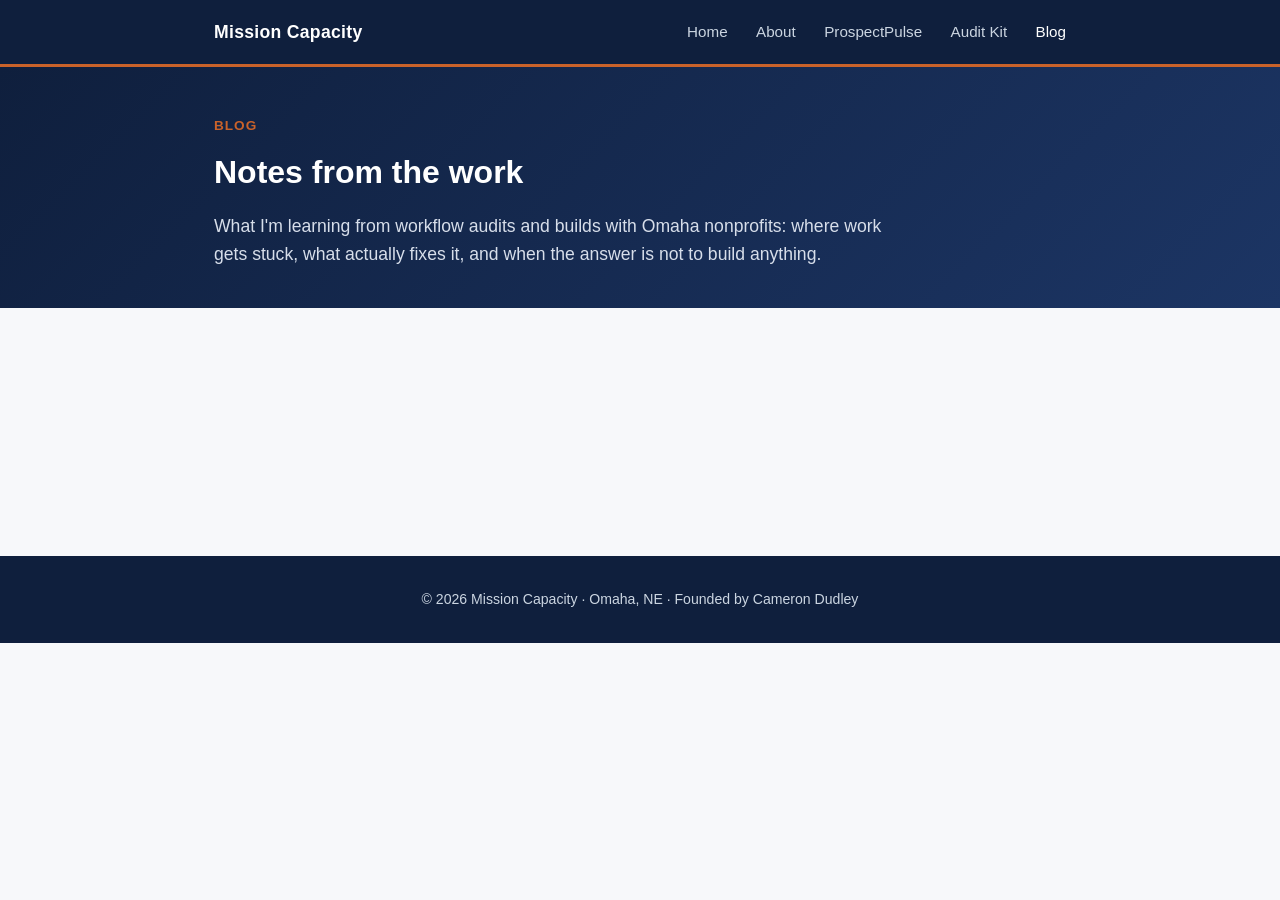
==== blog.html @ 2abd4be1 "Add site files, Blog section, and new-post script Co-Authored-By: Claude Sonnet 5.5 <noreply@anthrop" ====
<!DOCTYPE html>
<html lang="en">
<head>
<meta charset="UTF-8">
<meta name="viewport" content="width=device-width, initial-scale=1.0">
<title>Blog — Mission Capacity</title>
<meta name="description" content="Notes on nonprofit operations, workflow audits, and practical AI from Mission Capacity in Omaha.">
<link rel="stylesheet" href="style.css">
</head>
<body>

<header class="site-header">
  <div class="nav-inner">
    <a href="index.html" class="logo">Mission Capacity</a>
    <nav>
      <a href="index.html">Home</a>
      <a href="skills.html">About</a>
      <a href="case-study-prospectpulse.html">ProspectPulse</a>
      <a href="case-study-audit-kit.html">Audit Kit</a>
      <a href="blog.html" class="active">Blog</a>
    </nav>
  </div>
</header>

<section class="case-hero">
  <div class="wrap">
    <div class="eyebrow">Blog</div>
    <h1>Notes from the work</h1>
    <p class="subhead">What I'm learning from workflow audits and builds with Omaha nonprofits: where work gets stuck, what actually fixes it, and when the answer is not to build anything.</p>
  </div>
</section>

<main>
  <div class="wrap">
    <section>
      <div class="post-list">
<!-- POSTS:START -->
<!-- POSTS:END -->
      </div>
    </section>
  </div>
</main>

<footer>
  <div class="wrap">
    &copy; 2026 Mission Capacity · Omaha, NE · Founded by Cameron Dudley
  </div>
</footer>

</body>
</html>
---- style.css ----
:root {
  --navy: #0f1f3d;
  --navy-light: #1c3564;
  --slate: #4a5568;
  --slate-light: #718096;
  --bg: #f7f8fa;
  --card: #ffffff;
  --accent: #c9622a;
  --accent-light: #f2e3d5;
  --border: #e2e5eb;
  --strong-green: #1f7a4d;
  --moderate-amber: #b8791a;
  --font: 'Segoe UI', -apple-system, BlinkMacSystemFont, Helvetica, Arial, sans-serif;
}

* { box-sizing: border-box; }

body {
  margin: 0;
  font-family: var(--font);
  background: var(--bg);
  color: #1a1f2b;
  line-height: 1.6;
}

.wrap {
  max-width: 900px;
  margin: 0 auto;
  padding: 0 24px;
}

/* Nav */
header.site-header {
  background: var(--navy);
  border-bottom: 3px solid var(--accent);
}

.nav-inner {
  max-width: 900px;
  margin: 0 auto;
  padding: 18px 24px;
  display: flex;
  justify-content: space-between;
  align-items: center;
  flex-wrap: wrap;
  gap: 12px;
}

.nav-inner .logo {
  color: #fff;
  font-weight: 700;
  font-size: 1.1rem;
  text-decoration: none;
  letter-spacing: 0.3px;
}

.nav-inner nav a {
  color: #cbd5e1;
  text-decoration: none;
  margin-left: 24px;
  font-size: 0.95rem;
  font-weight: 500;
  transition: color 0.15s ease;
}

.nav-inner nav a:hover,
.nav-inner nav a.active {
  color: #ffffff;
}

/* Hero */
.hero {
  background: linear-gradient(135deg, var(--navy) 0%, var(--navy-light) 100%);
  color: #fff;
  padding: 64px 0 56px;
}

.hero h1 {
  font-size: 2.3rem;
  margin: 0 0 12px;
  line-height: 1.25;
}

.hero .subhead {
  font-size: 1.15rem;
  color: #d7deea;
  max-width: 640px;
  margin: 0 0 28px;
}

.hero .tags {
  display: flex;
  flex-wrap: wrap;
  gap: 10px;
  margin-bottom: 30px;
}

.tag {
  background: rgba(255,255,255,0.1);
  border: 1px solid rgba(255,255,255,0.25);
  color: #fff;
  padding: 6px 14px;
  border-radius: 999px;
  font-size: 0.85rem;
}

.btn {
  display: inline-block;
  background: var(--accent);
  color: #fff;
  text-decoration: none;
  padding: 12px 24px;
  border-radius: 6px;
  font-weight: 600;
  font-size: 0.95rem;
  margin-right: 12px;
  margin-top: 6px;
  transition: background 0.15s ease;
}

.btn:hover { background: #a94e1e; }

.btn.secondary {
  background: transparent;
  border: 1px solid rgba(255,255,255,0.5);
  color: #fff;
}

.btn.secondary:hover { background: rgba(255,255,255,0.1); }

.btn.outline {
  background: transparent;
  border: 1px solid var(--border);
  color: var(--navy);
}

.btn.outline:hover { background: var(--accent-light); border-color: var(--accent); }

/* Sections */
main { padding: 56px 0 80px; }

section { margin-bottom: 56px; }

h2.section-title {
  font-size: 1.5rem;
  color: var(--navy);
  margin-bottom: 22px;
  padding-bottom: 10px;
  border-bottom: 2px solid var(--border);
}

p.lead {
  font-size: 1.05rem;
  color: var(--slate);
  max-width: 700px;
}

/* Cards */
.card {
  background: var(--card);
  border: 1px solid var(--border);
  border-radius: 10px;
  padding: 28px;
  box-shadow: 0 1px 3px rgba(15,31,61,0.05);
}

.project-card {
  display: block;
  text-decoration: none;
  color: inherit;
}

.project-card h3 {
  color: var(--navy);
  font-size: 1.3rem;
  margin: 0 0 8px;
}

.project-card .meta {
  color: var(--accent);
  font-weight: 600;
  font-size: 0.85rem;
  text-transform: uppercase;
  letter-spacing: 0.5px;
  margin-bottom: 12px;
}

.project-card p {
  color: var(--slate);
  margin-bottom: 16px;
}

.project-card .cta-link {
  color: var(--accent);
  font-weight: 600;
  font-size: 0.95rem;
}

/* Skills grid */
.skills-grid {
  display: grid;
  grid-template-columns: repeat(auto-fit, minmax(200px, 1fr));
  gap: 16px;
}

.skill-chip {
  background: var(--card);
  border: 1px solid var(--border);
  border-left: 4px solid var(--accent);
  border-radius: 6px;
  padding: 16px 18px;
}

.skill-chip strong {
  display: block;
  color: var(--navy);
  margin-bottom: 4px;
  font-size: 0.95rem;
}

.skill-chip span {
  color: var(--slate-light);
  font-size: 0.85rem;
}

/* Table */
table {
  width: 100%;
  border-collapse: collapse;
  background: var(--card);
  border: 1px solid var(--border);
  border-radius: 8px;
  overflow: hidden;
}

th, td {
  padding: 14px 16px;
  text-align: left;
  border-bottom: 1px solid var(--border);
  font-size: 0.92rem;
  vertical-align: top;
}

th {
  background: var(--navy);
  color: #fff;
  font-weight: 600;
  font-size: 0.85rem;
  text-transform: uppercase;
  letter-spacing: 0.4px;
}

tr:last-child td { border-bottom: none; }

td.fit-strong { color: var(--strong-green); font-weight: 700; }
td.fit-moderate { color: var(--moderate-amber); font-weight: 700; }

/* Timeline / list */
.timeline-item {
  padding: 18px 0;
  border-bottom: 1px solid var(--border);
}

.timeline-item:last-child { border-bottom: none; }

.timeline-item h4 {
  margin: 0 0 4px;
  color: var(--navy);
  font-size: 1.05rem;
}

.timeline-item p { margin: 0; color: var(--slate); font-size: 0.95rem; }

/* Case study specifics */
.case-hero {
  background: linear-gradient(135deg, var(--navy) 0%, var(--navy-light) 100%);
  color: #fff;
  padding: 48px 0 40px;
}

.case-hero .eyebrow {
  color: var(--accent);
  font-weight: 700;
  text-transform: uppercase;
  letter-spacing: 1px;
  font-size: 0.85rem;
  margin-bottom: 10px;
}

.case-hero h1 { font-size: 2rem; margin: 0 0 14px; }
.case-hero .subhead { color: #d7deea; font-size: 1.1rem; max-width: 680px; margin: 0; }

.before-after {
  display: flex;
  gap: 16px;
  flex-wrap: wrap;
  margin: 24px 0;
}

.ba-box {
  flex: 1;
  min-width: 220px;
  background: var(--card);
  border: 1px solid var(--border);
  border-radius: 8px;
  padding: 20px;
}

.ba-box.before { border-top: 4px solid var(--slate-light); }
.ba-box.after { border-top: 4px solid var(--strong-green); }

.ba-box .label {
  text-transform: uppercase;
  font-size: 0.78rem;
  font-weight: 700;
  letter-spacing: 0.5px;
  color: var(--slate-light);
  margin-bottom: 6px;
}

.ba-box .value {
  font-size: 1.3rem;
  font-weight: 700;
  color: var(--navy);
}

.callout {
  background: var(--accent-light);
  border-left: 4px solid var(--accent);
  padding: 18px 22px;
  border-radius: 6px;
  color: #4a3419;
  font-size: 0.98rem;
}

footer {
  background: var(--navy);
  color: #cbd5e1;
  padding: 32px 0;
  font-size: 0.88rem;
  text-align: center;
}

footer a { color: #fff; }

@media (max-width: 640px) {
  .hero h1 { font-size: 1.7rem; }
  .nav-inner { flex-direction: column; align-items: flex-start; }
  .nav-inner nav a { margin-left: 0; margin-right: 18px; }
  table, thead, tbody, th, td, tr { display: block; }
  thead tr { display: none; }
  td { border-bottom: none; padding: 6px 16px; }
  tr { border-bottom: 1px solid var(--border); padding: 12px 0; }
  td::before {
    content: attr(data-label);
    display: block;
    font-weight: 700;
    color: var(--accent);
    font-size: 0.75rem;
    text-transform: uppercase;
    margin-bottom: 2px;
  }
}

/* Blog */
.post-list { display: grid; gap: 16px; }
.post-list .card { display: block; text-decoration: none; color: inherit; transition: border-color 0.15s ease; }
.post-list .card:hover { border-color: var(--accent); }
.post-list h3 { margin: 0 0 8px; color: var(--navy); font-size: 1.25rem; }
.post-list p { margin: 0 0 12px; color: var(--slate); }
.post-list .meta { color: var(--accent); font-weight: 600; font-size: 0.85rem; text-transform: uppercase; letter-spacing: 0.5px; margin-bottom: 10px; }
.post-list .cta-link { color: var(--accent); font-weight: 600; font-size: 0.95rem; }

.post-body { max-width: 700px; font-size: 1.08rem; line-height: 1.75; color: #1a1f2b; }
.post-body h2 { color: var(--navy); font-size: 1.5rem; line-height: 1.3; margin: 2.2rem 0 0.8rem; }
.post-body h3 { color: var(--navy); font-size: 1.2rem; margin: 1.8rem 0 0.6rem; }
.post-body p { margin: 0 0 1.1rem; }
.post-body ul, .post-body ol { margin: 0 0 1.2rem; padding-left: 1.4rem; }
.post-body li { margin-bottom: 0.4rem; }
.post-body a { color: var(--accent); }
.post-body blockquote { margin: 1.4rem 0; padding: 4px 0 4px 18px; border-left: 4px solid var(--accent); color: var(--slate); }
.post-byline { max-width: 700px; margin-top: 40px; padding-top: 20px; border-top: 2px solid var(--border); color: var(--slate); font-size: 0.95rem; }
.post-byline a { color: var(--accent); font-weight: 600; }
.post-body > :first-child { margin-top: 0; }
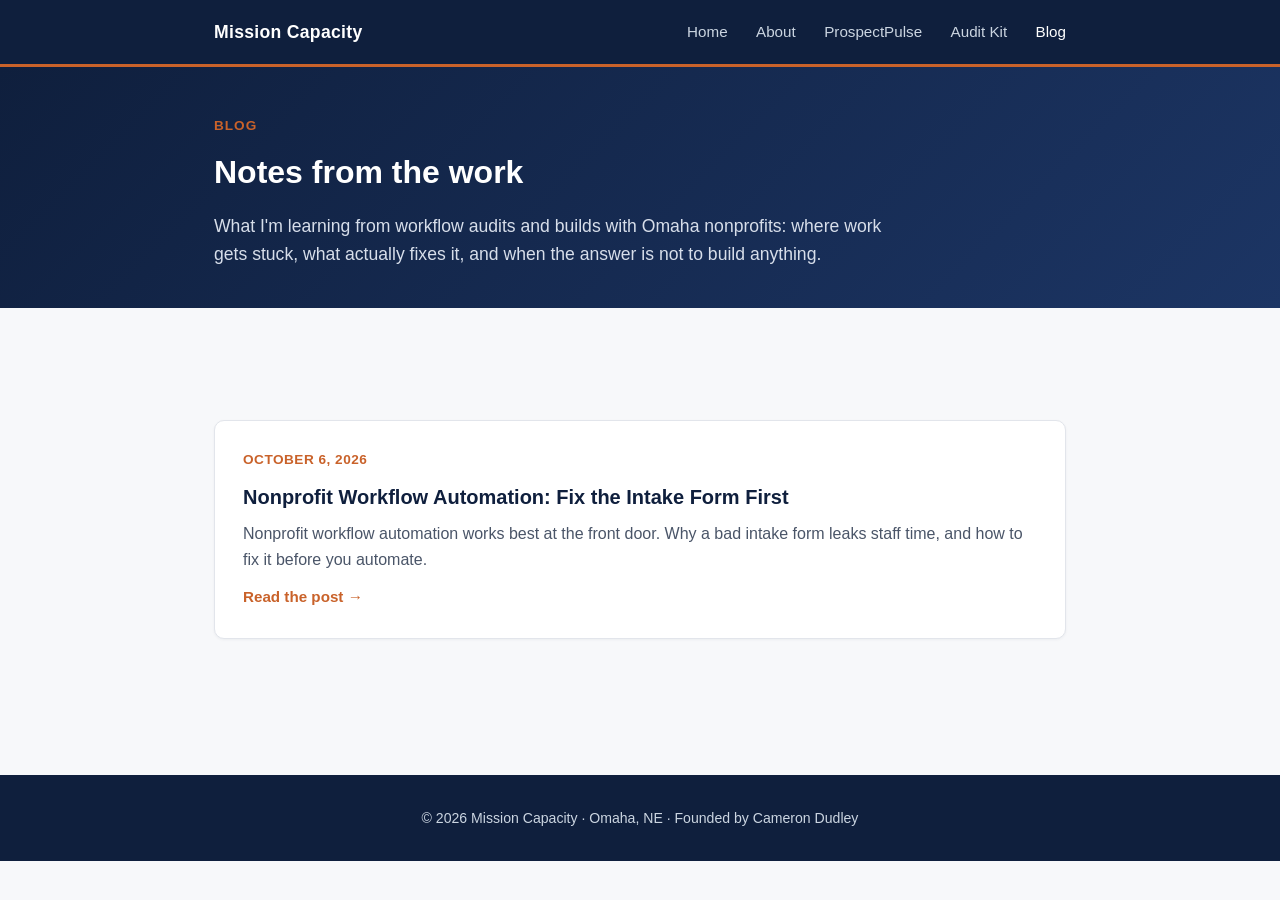
==== commit 58729c30: "Add first blog post: nonprofit workflow automation and the intake form Co-Authored-By: Claude Sonnet" ====
--- a/blog.html
+++ b/blog.html
@@ -35,6 +35,12 @@
     <section>
       <div class="post-list">
 <!-- POSTS:START -->
+        <a href="blog/nonprofit-workflow-automation-intake-form.html" class="card" data-slug="nonprofit-workflow-automation-intake-form">
+          <div class="meta">October 6, 2026</div>
+          <h3>Nonprofit Workflow Automation: Fix the Intake Form First</h3>
+          <p>Nonprofit workflow automation works best at the front door. Why a bad intake form leaks staff time, and how to fix it before you automate.</p>
+          <span class="cta-link">Read the post &rarr;</span>
+        </a>
 <!-- POSTS:END -->
       </div>
     </section>
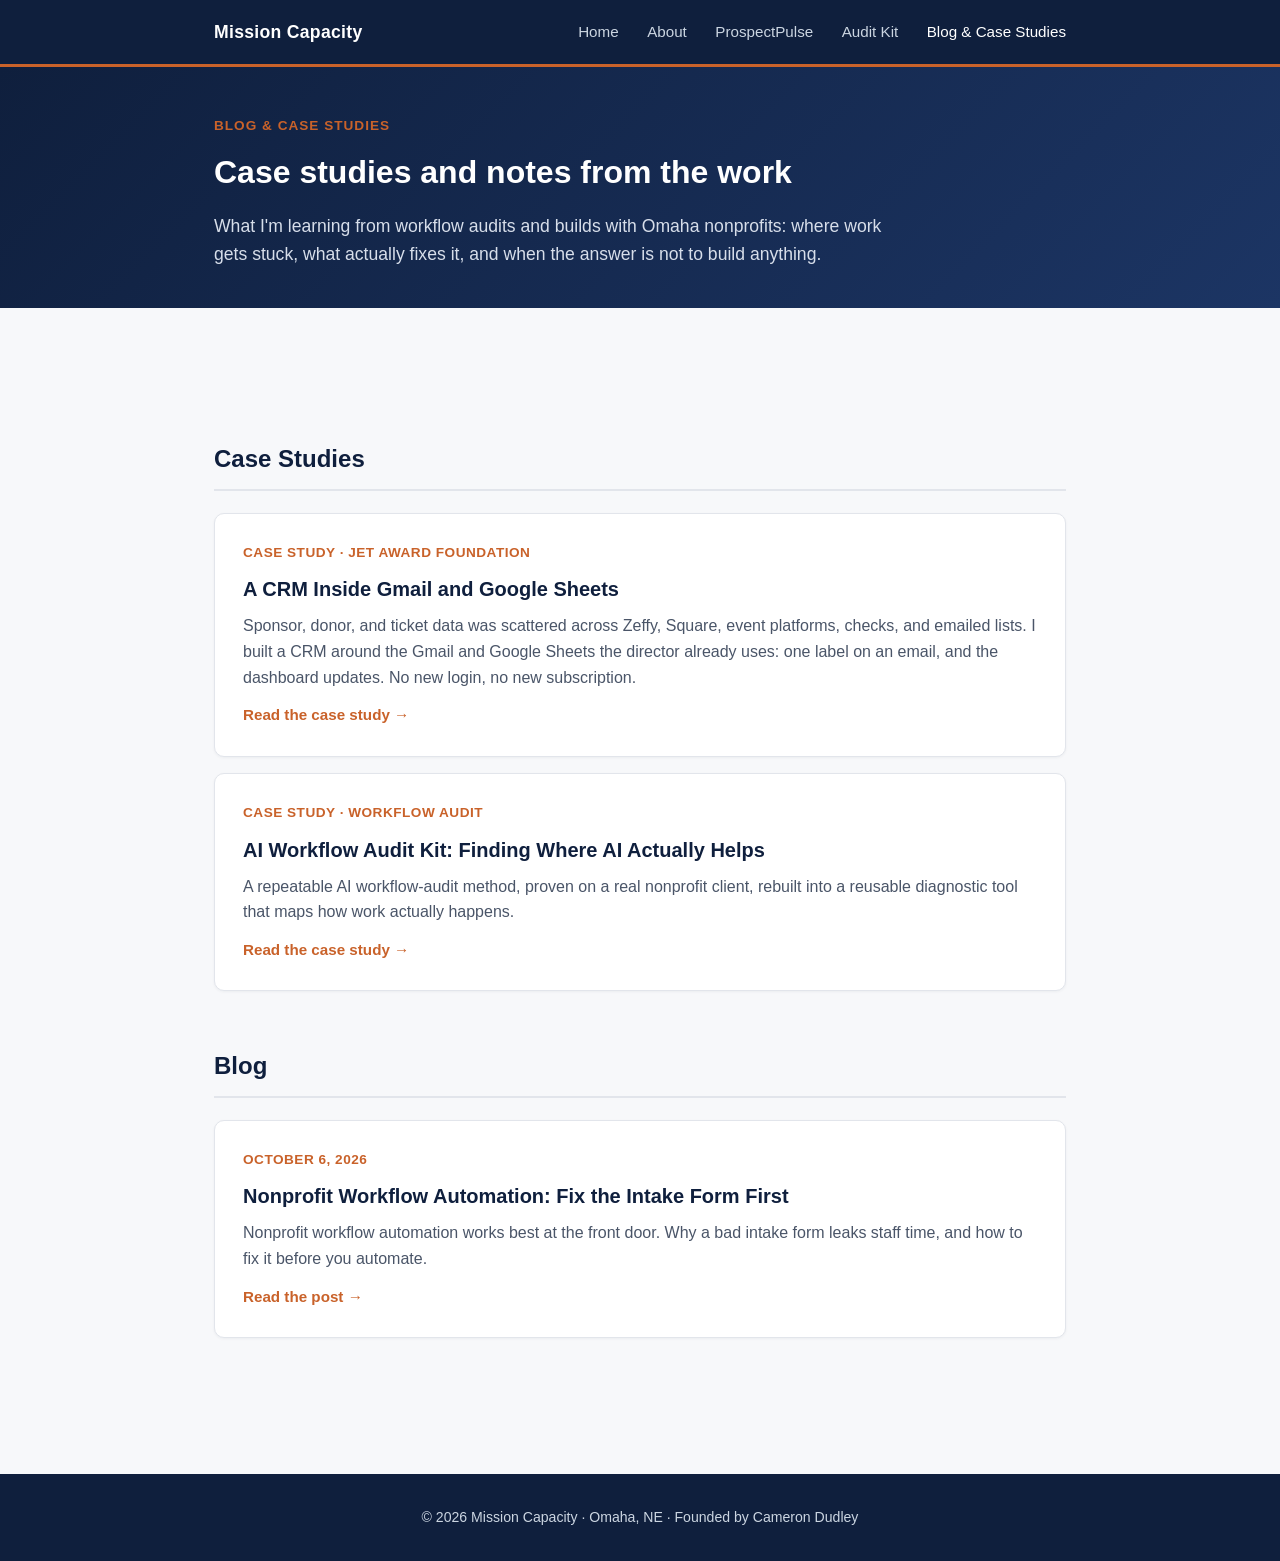
==== commit b8a3567c: "Add Blog & Case Studies hub and move CRM case study into it - Rename the "Blog" nav tab to "Blog & C" ====
--- a/blog.html
+++ b/blog.html
@@ -3,8 +3,8 @@
 <head>
 <meta charset="UTF-8">
 <meta name="viewport" content="width=device-width, initial-scale=1.0">
-<title>Blog — Mission Capacity</title>
-<meta name="description" content="Notes on nonprofit operations, workflow audits, and practical AI from Mission Capacity in Omaha.">
+<title>Blog &amp; Case Studies — Mission Capacity</title>
+<meta name="description" content="Case studies and notes on nonprofit operations, workflow audits, and practical AI from Mission Capacity in Omaha.">
 <link rel="stylesheet" href="style.css">
 </head>
 <body>
@@ -17,15 +17,15 @@
       <a href="skills.html">About</a>
       <a href="case-study-prospectpulse.html">ProspectPulse</a>
       <a href="case-study-audit-kit.html">Audit Kit</a>
-      <a href="blog.html" class="active">Blog</a>
+      <a href="blog.html" class="active">Blog &amp; Case Studies</a>
     </nav>
   </div>
 </header>
 
 <section class="case-hero">
   <div class="wrap">
-    <div class="eyebrow">Blog</div>
-    <h1>Notes from the work</h1>
+    <div class="eyebrow">Blog &amp; Case Studies</div>
+    <h1>Case studies and notes from the work</h1>
     <p class="subhead">What I'm learning from workflow audits and builds with Omaha nonprofits: where work gets stuck, what actually fixes it, and when the answer is not to build anything.</p>
   </div>
 </section>
@@ -33,6 +33,27 @@
 <main>
   <div class="wrap">
     <section>
+      <h2 class="section-title">Case Studies</h2>
+      <div class="post-list">
+<!-- CASESTUDIES:START -->
+        <a href="case-study-jet-award-crm.html" class="card" data-slug="case-study-jet-award-crm">
+          <div class="meta">Case Study · Jet Award Foundation</div>
+          <h3>A CRM Inside Gmail and Google Sheets</h3>
+          <p>Sponsor, donor, and ticket data was scattered across Zeffy, Square, event platforms, checks, and emailed lists. I built a CRM around the Gmail and Google Sheets the director already uses: one label on an email, and the dashboard updates. No new login, no new subscription.</p>
+          <span class="cta-link">Read the case study &rarr;</span>
+        </a>
+        <a href="case-study-audit-kit.html" class="card" data-slug="case-study-audit-kit">
+          <div class="meta">Case Study · Workflow Audit</div>
+          <h3>AI Workflow Audit Kit: Finding Where AI Actually Helps</h3>
+          <p>A repeatable AI workflow-audit method, proven on a real nonprofit client, rebuilt into a reusable diagnostic tool that maps how work actually happens.</p>
+          <span class="cta-link">Read the case study &rarr;</span>
+        </a>
+<!-- CASESTUDIES:END -->
+      </div>
+    </section>
+
+    <section>
+      <h2 class="section-title">Blog</h2>
       <div class="post-list">
 <!-- POSTS:START -->
         <a href="blog/nonprofit-workflow-automation-intake-form.html" class="card" data-slug="nonprofit-workflow-automation-intake-form">
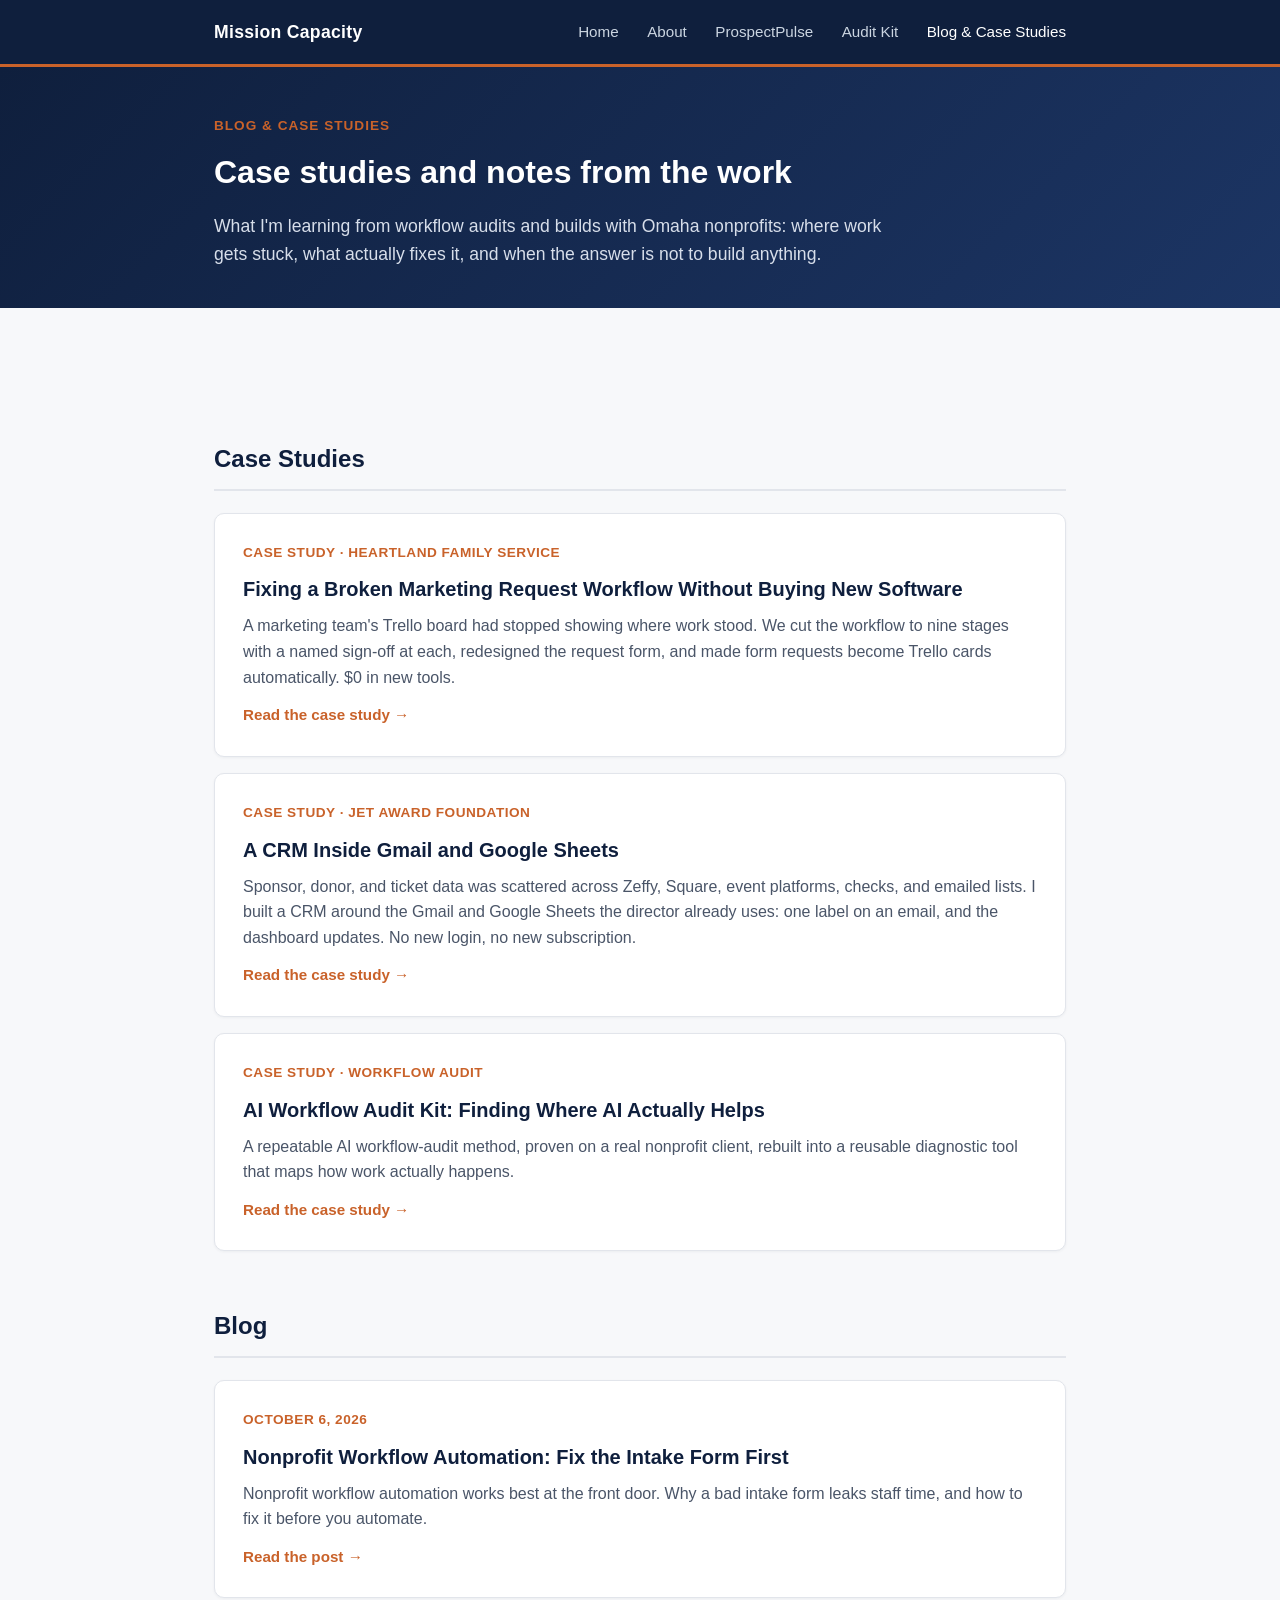
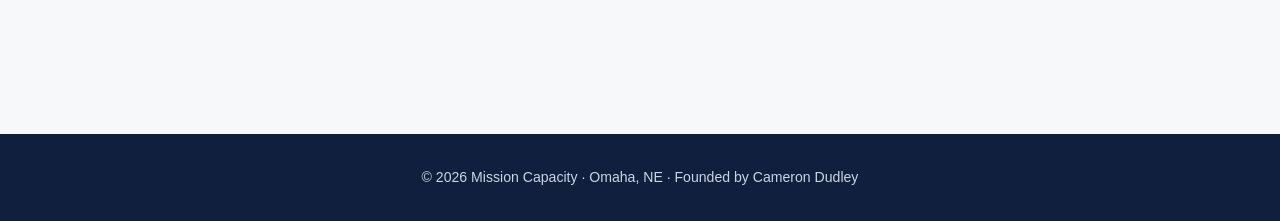
==== commit 97daf263: "Add Heartland Family Service case study with Marie Schuett testimonial Co-Authored-By: Claude Opus 5" ====
--- a/blog.html
+++ b/blog.html
@@ -36,6 +36,12 @@
       <h2 class="section-title">Case Studies</h2>
       <div class="post-list">
 <!-- CASESTUDIES:START -->
+        <a href="case-study-heartland-family-service.html" class="card" data-slug="case-study-heartland-family-service">
+          <div class="meta">Case Study · Heartland Family Service</div>
+          <h3>Fixing a Broken Marketing Request Workflow Without Buying New Software</h3>
+          <p>A marketing team's Trello board had stopped showing where work stood. We cut the workflow to nine stages with a named sign-off at each, redesigned the request form, and made form requests become Trello cards automatically. $0 in new tools.</p>
+          <span class="cta-link">Read the case study &rarr;</span>
+        </a>
         <a href="case-study-jet-award-crm.html" class="card" data-slug="case-study-jet-award-crm">
           <div class="meta">Case Study · Jet Award Foundation</div>
           <h3>A CRM Inside Gmail and Google Sheets</h3>
--- a/style.css
+++ b/style.css
@@ -382,3 +382,10 @@
 .post-byline { max-width: 700px; margin-top: 40px; padding-top: 20px; border-top: 2px solid var(--border); color: var(--slate); font-size: 0.95rem; }
 .post-byline a { color: var(--accent); font-weight: 600; }
 .post-body > :first-child { margin-top: 0; }
+
+/* Testimonial */
+.testimonial { background: var(--card); border: 1px solid var(--border); border-left: 4px solid var(--accent); border-radius: 10px; padding: 28px 32px; max-width: 760px; box-shadow: 0 1px 3px rgba(15,31,61,0.05); }
+.testimonial p { font-size: 1.05rem; line-height: 1.7; color: #1a1f2b; margin: 0 0 14px; font-style: italic; }
+.testimonial-author { margin-top: 18px; padding-top: 14px; border-top: 1px solid var(--border); }
+.testimonial-author strong { display: block; color: var(--navy); }
+.testimonial-author span { color: var(--slate); font-size: 0.92rem; }
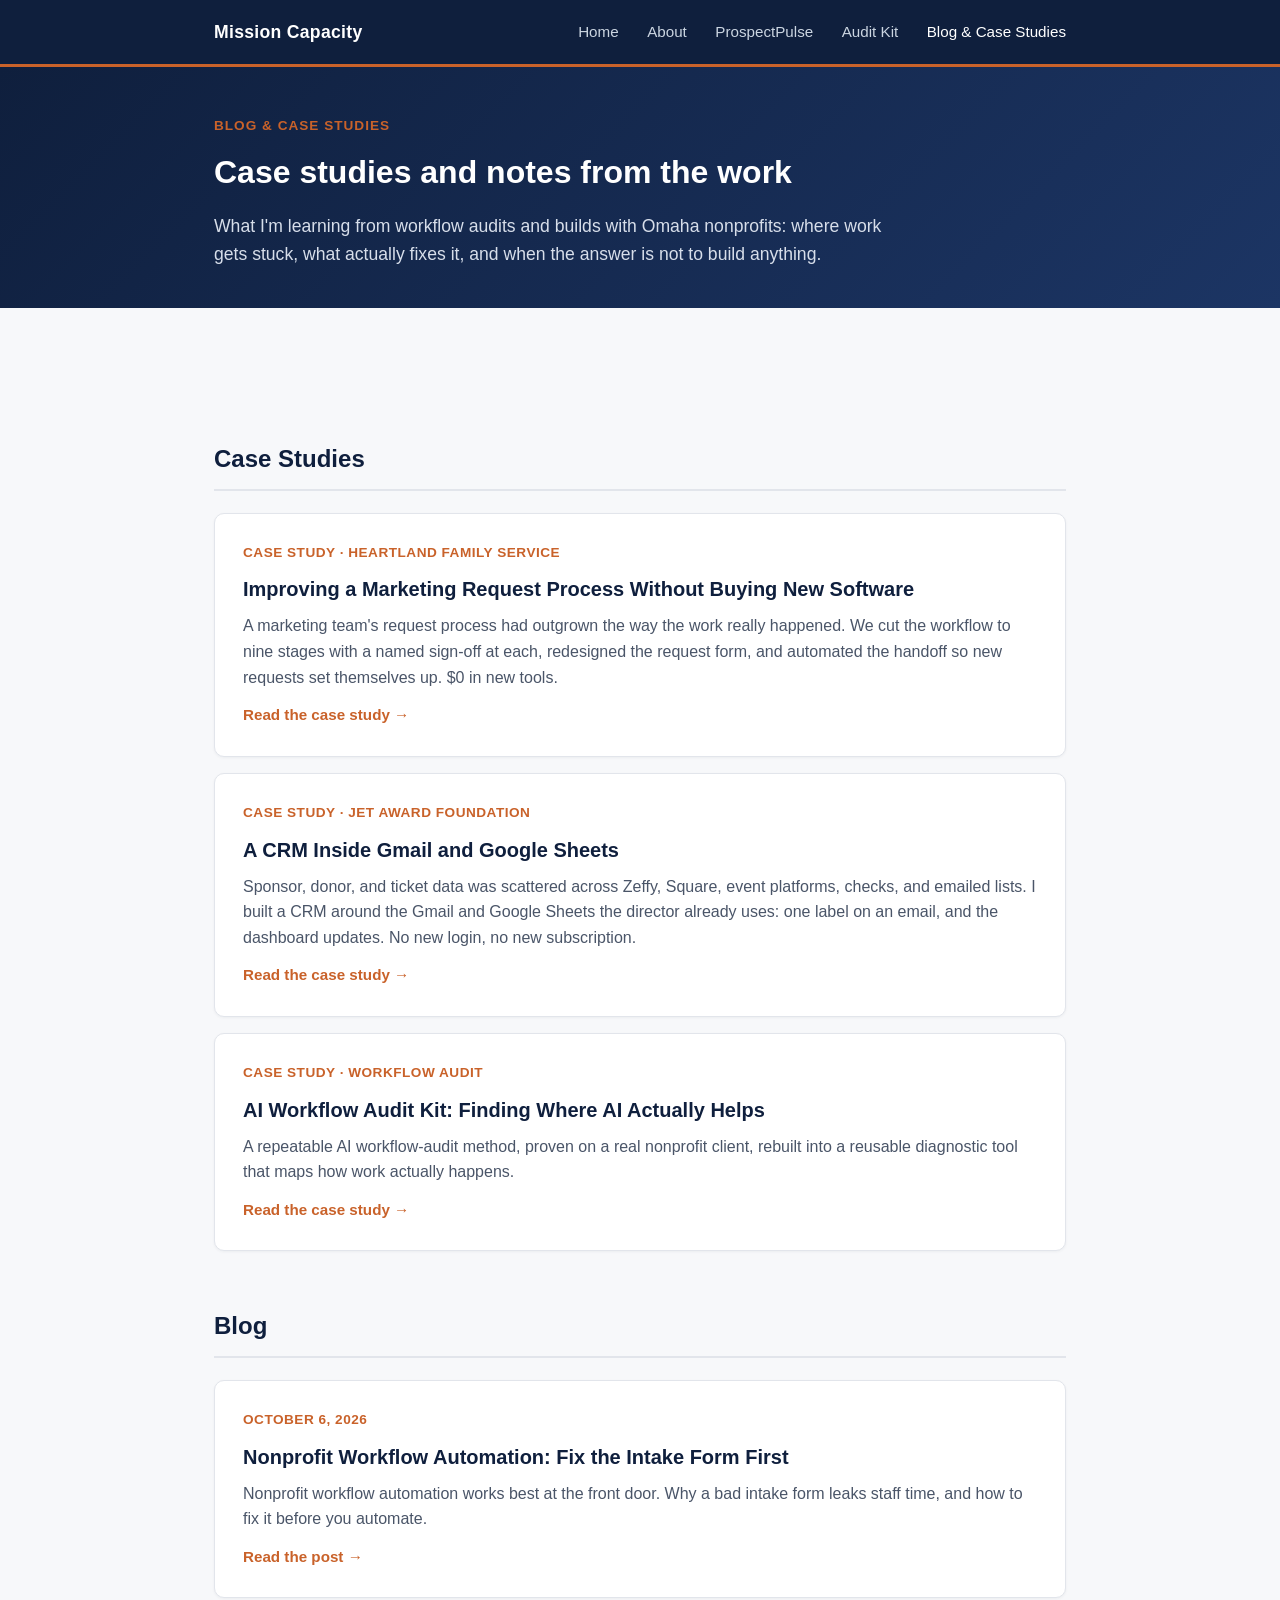
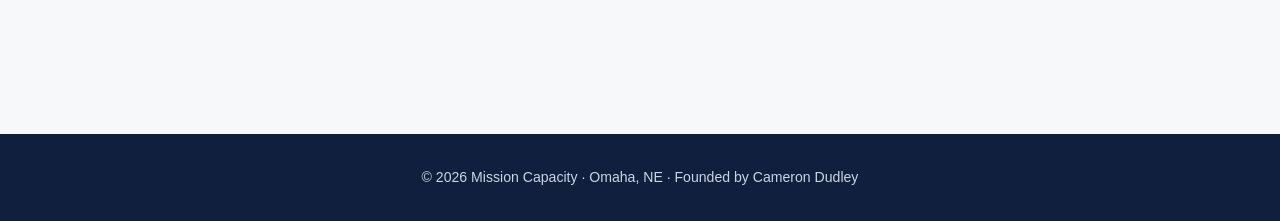
==== commit a4853849: "HFS case study: reframe headline and intro as process improvement, keep tool names for details Co-Au" ====
--- a/blog.html
+++ b/blog.html
@@ -38,8 +38,8 @@
 <!-- CASESTUDIES:START -->
         <a href="case-study-heartland-family-service.html" class="card" data-slug="case-study-heartland-family-service">
           <div class="meta">Case Study · Heartland Family Service</div>
-          <h3>Fixing a Broken Marketing Request Workflow Without Buying New Software</h3>
-          <p>A marketing team's Trello board had stopped showing where work stood. We cut the workflow to nine stages with a named sign-off at each, redesigned the request form, and made form requests become Trello cards automatically. $0 in new tools.</p>
+          <h3>Improving a Marketing Request Process Without Buying New Software</h3>
+          <p>A marketing team's request process had outgrown the way the work really happened. We cut the workflow to nine stages with a named sign-off at each, redesigned the request form, and automated the handoff so new requests set themselves up. $0 in new tools.</p>
           <span class="cta-link">Read the case study &rarr;</span>
         </a>
         <a href="case-study-jet-award-crm.html" class="card" data-slug="case-study-jet-award-crm">
